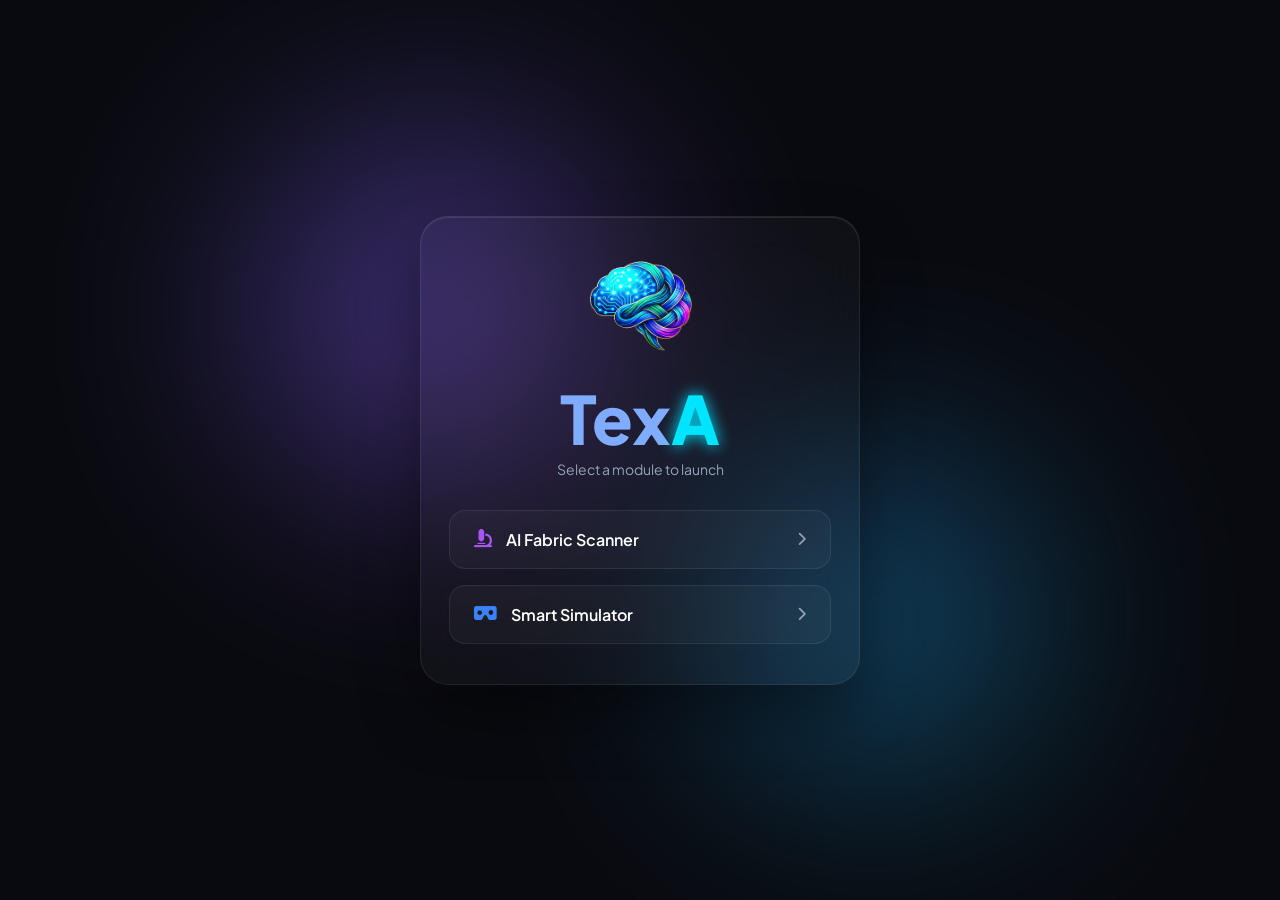
==== index.html @ b8b98602 "Update index.html" ====
<!DOCTYPE html>
<html lang="en">
<head>
  <meta charset="UTF-8">
  <meta name="viewport" content="width=device-width, initial-scale=1.0">
  <title>My Hub</title>
  
  <!-- Google Font & FontAwesome Icons -->
  <link href="https://fonts.googleapis.com/css2?family=Plus+Jakarta+Sans:wght@400;600;700;800&display=swap" rel="stylesheet">
  <link rel="stylesheet" href="https://cdnjs.cloudflare.com/ajax/libs/font-awesome/6.4.0/css/all.min.css">

  <style>
    :root {
      --bg: #090a0f;
      --card-bg: rgba(255, 255, 255, 0.03);
      --card-border: rgba(255, 255, 255, 0.08);
      --text: #ffffff;
      --text-dim: #94a3b8;
      --accent-1: #6366f1;
      --accent-2: #a855f7;
      --accent-3: #3b82f6;
    }

    * {
      margin: 0;
      padding: 0;
      box-sizing: border-box;
      font-family: 'Plus Jakarta Sans', sans-serif;
    }

    body {
      background-color: var(--bg);
      color: var(--text);
      display: flex;
      justify-content: center;
      align-items: center;
      min-height: 100vh;
      overflow: hidden;
      position: relative;
    }

    /* Ambient Glowing Background Orbs */
    .glow-1, .glow-2 {
      position: absolute;
      border-radius: 50%;
      filter: blur(120px);
      z-index: 0;
      opacity: 0.5;
      animation: float 10s ease-in-out infinite alternate;
    }

    .glow-1 {
      width: 350px;
      height: 350px;
      background: linear-gradient(135deg, var(--accent-1), var(--accent-2));
      top: 15%;
      left: 20%;
    }

    .glow-2 {
      width: 300px;
      height: 300px;
      background: linear-gradient(135deg, var(--accent-3), #06b6d4);
      bottom: 15%;
      right: 20%;
      animation-delay: -5s;
    }

    @keyframes float {
      0% { transform: translate(0, 0) scale(1); }
      100% { transform: translate(30px, -30px) scale(1.1); }
    }

    /* Glassmorphism Container */
    .container {
      position: relative;
      z-index: 1;
      width: 100%;
      max-width: 440px;
      padding: 40px 28px;
      background: var(--card-bg);
      backdrop-filter: blur(20px);
      -webkit-backdrop-filter: blur(20px);
      border: 1px solid var(--card-border);
      border-radius: 28px;
      box-shadow: 0 30px 60px rgba(0, 0, 0, 0.4),
                  inset 0 1px 0 rgba(255, 255, 255, 0.1);
      text-align: center;
    }

    .header-icon {
      font-size: 32px;
      background: linear-gradient(135deg, #a855f7, #6366f1);
      -webkit-background-clip: text;
      -webkit-text-fill-color: transparent;
      margin-bottom: 12px;
      display: inline-block;
    }

    h1 {
      font-size: 28px;
      font-weight: 800;
      letter-spacing: -0.5px;
      margin-bottom: 8px;
      background: linear-gradient(180deg, #ffffff 0%, #cbd5e1 100%);
      -webkit-background-clip: text;
      -webkit-text-fill-color: transparent;
    }

    p.subtitle {
      color: var(--text-dim);
      font-size: 14px;
      margin-bottom: 32px;
    }
    
.logo-text {
  font-size: 50pt;
  font-weight: 800;
  font-family: "Plus Jakarta Sans", sans-serif;
}

.tex {
  color: #80acff;
}

.a {
  color: #00e5ff;
  text-shadow: 0 0 15px #00e5ff;

}

    /* Buttons Hub Layout */
    .btn-group {
      display: flex;
      flex-direction: column;
      gap: 16px;
    }

    .btn {
      position: relative;
      display: flex;
      align-items: center;
      justify-content: space-between;
      padding: 18px 24px;
      background: rgba(255, 255, 255, 0.03);
      border: 1px solid var(--card-border);
      color: var(--text);
      text-decoration: none;
      border-radius: 16px;
      font-size: 16px;
      font-weight: 600;
      transition: all 0.3s cubic-bezier(0.16, 1, 0.3, 1);
      overflow: hidden;
    }

    .btn-content {
      display: flex;
      align-items: center;
      gap: 14px;
    }

    .btn-icon {
      font-size: 18px;
      color: #a855f7;
      transition: transform 0.3s ease;
    }

    .btn .arrow {
      font-size: 14px;
      color: var(--text-dim);
      transition: transform 0.3s ease, color 0.3s ease;
    }

    /* Button Hover Effects */
    .btn:hover {
      background: rgba(255, 255, 255, 0.08);
      border-color: rgba(168, 85, 247, 0.4);
      transform: translateY(-2px);
      box-shadow: 0 10px 20px -5px rgba(168, 85, 247, 0.2);
    }

    .btn:hover .btn-icon {
      transform: scale(1.15);
    }

    .btn:hover .arrow {
      transform: translateX(4px);
      color: #ffffff;
    }

    /* Active Tap Effect for Mobile */
    .btn:active {
      transform: translateY(0) scale(0.98);
    }
  </style>
</head>
<body>

  <!-- Ambient background lighting -->
  <div class="glow-1"></div>
  <div class="glow-2"></div>

  <!-- Main Card -->
  <div class="container">
    <div class="header-icon">
  <img src="1785091505295.png" width="120" height="100" alt="AI Icon">
</div>
    <p class="logo-text">
  <span class="tex">Tex</span><span class="a">A</span>
</p>

<p class="subtitle">Select a module to launch</p>

    <div class="btn-group">
      <a class="btn" href="index1.html">
        <div class="btn-content">
          <i class="fa-solid fa-microscope btn-icon"></i>
          <span>AI Fabric Scanner</span>
        </div>
        <i class="fa-solid fa-chevron-right arrow"></i>
      </a>

      <a class="btn" href="index2.html">
        <div class="btn-content">
          <i class="fa-solid fa-vr-cardboard btn-icon" style="color: #3b82f6;"></i>
          <span>Smart Simulator</span>
        </div>
        <i class="fa-solid fa-chevron-right arrow"></i>
      </a>
    </div>
  </div>

</body>
</html>
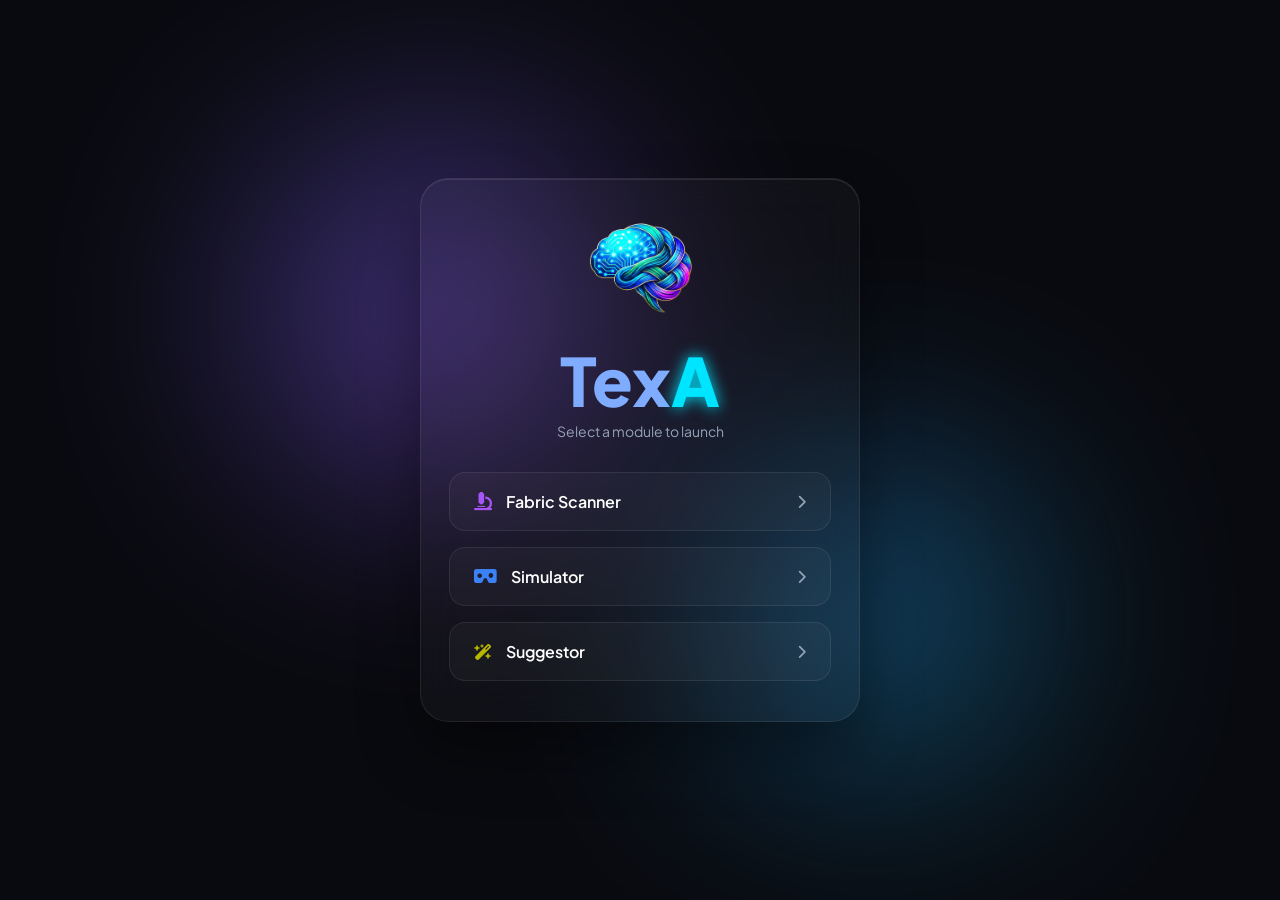
==== commit 3230dfe3: "Update index.html" ====
--- a/index.html
+++ b/index.html
@@ -215,7 +215,7 @@
       <a class="btn" href="index1.html">
         <div class="btn-content">
           <i class="fa-solid fa-microscope btn-icon"></i>
-          <span>AI Fabric Scanner</span>
+          <span>Fabric Scanner</span>
         </div>
         <i class="fa-solid fa-chevron-right arrow"></i>
       </a>
@@ -223,7 +223,15 @@
       <a class="btn" href="index2.html">
         <div class="btn-content">
           <i class="fa-solid fa-vr-cardboard btn-icon" style="color: #3b82f6;"></i>
-          <span>Smart Simulator</span>
+          <span>Simulator</span>
+        </div>
+        <i class="fa-solid fa-chevron-right arrow"></i>
+      </a>
+
+      <a class="btn" href="index3.html">
+        <div class="btn-content">
+          <i class="fa-solid fa-wand-magic-sparkles" style="color: #b8b800;"></i>
+          <span>Suggestor</span>
         </div>
         <i class="fa-solid fa-chevron-right arrow"></i>
       </a>
@@ -231,4 +239,6 @@
   </div>
 
 </body>
+
+<!-- &copy; 2026 Aftab Sunny. All Rights Reserved. Unauthorized copying and distribution is strictly prohibited. -->
 </html>
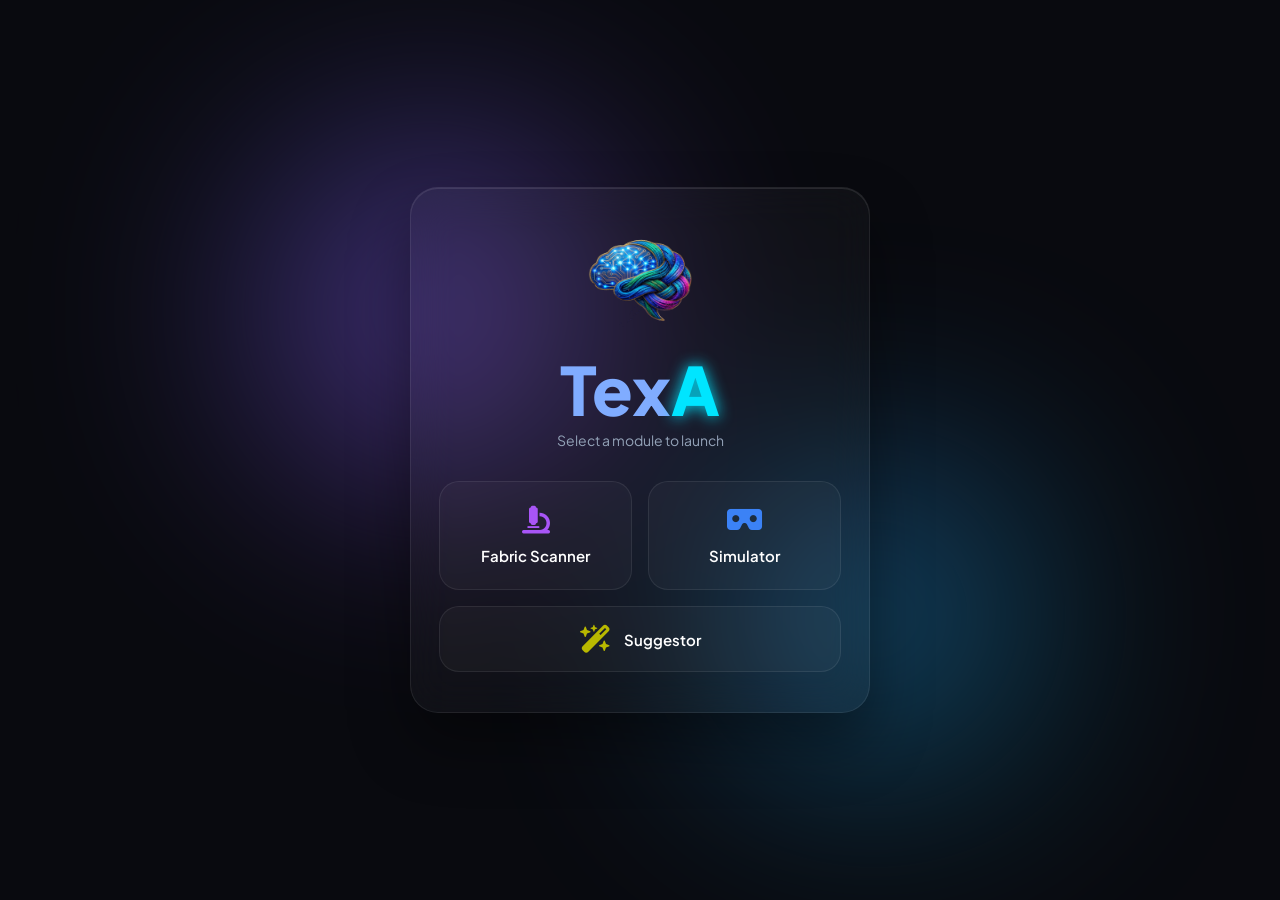
==== commit dc01bba0: "Update index.html" ====
--- a/index.html
+++ b/index.html
@@ -76,7 +76,7 @@
       position: relative;
       z-index: 1;
       width: 100%;
-      max-width: 440px;
+      max-width: 460px;
       padding: 40px 28px;
       background: var(--card-bg);
       backdrop-filter: blur(20px);
@@ -113,84 +113,76 @@
       margin-bottom: 32px;
     }
     
-.logo-text {
-  font-size: 50pt;
-  font-weight: 800;
-  font-family: "Plus Jakarta Sans", sans-serif;
-}
-
-.tex {
-  color: #80acff;
-}
-
-.a {
-  color: #00e5ff;
-  text-shadow: 0 0 15px #00e5ff;
-
-}
-
-    /* Buttons Hub Layout */
+    .logo-text {
+      font-size: 50pt;
+      font-weight: 800;
+      font-family: "Plus Jakarta Sans", sans-serif;
+    }
+
+    .tex {
+      color: #80acff;
+    }
+
+    .a {
+      color: #00e5ff;
+      text-shadow: 0 0 15px #00e5ff;
+    }
+
+    /* Buttons Hub Grid Layout */
     .btn-group {
-      display: flex;
-      flex-direction: column;
+      display: grid;
+      grid-template-columns: repeat(2, 1fr);
       gap: 16px;
     }
 
     .btn {
       position: relative;
       display: flex;
+      flex-direction: column;
       align-items: center;
-      justify-content: space-between;
-      padding: 18px 24px;
+      justify-content: center;
+      gap: 12px;
+      padding: 24px 16px;
       background: rgba(255, 255, 255, 0.03);
       border: 1px solid var(--card-border);
       color: var(--text);
       text-decoration: none;
-      border-radius: 16px;
-      font-size: 16px;
+      border-radius: 20px;
+      font-size: 15px;
       font-weight: 600;
       transition: all 0.3s cubic-bezier(0.16, 1, 0.3, 1);
       overflow: hidden;
     }
 
-    .btn-content {
-      display: flex;
-      align-items: center;
-      gap: 14px;
+    /* Span full width for odd last item */
+    .btn.full-width {
+      grid-column: span 2;
+      flex-direction: row;
+      justify-content: center;
+      padding: 18px 24px;
     }
 
     .btn-icon {
-      font-size: 18px;
+      font-size: 28px;
       color: #a855f7;
       transition: transform 0.3s ease;
-    }
-
-    .btn .arrow {
-      font-size: 14px;
-      color: var(--text-dim);
-      transition: transform 0.3s ease, color 0.3s ease;
     }
 
     /* Button Hover Effects */
     .btn:hover {
       background: rgba(255, 255, 255, 0.08);
       border-color: rgba(168, 85, 247, 0.4);
-      transform: translateY(-2px);
-      box-shadow: 0 10px 20px -5px rgba(168, 85, 247, 0.2);
+      transform: translateY(-4px);
+      box-shadow: 0 12px 24px -6px rgba(168, 85, 247, 0.25);
     }
 
     .btn:hover .btn-icon {
-      transform: scale(1.15);
-    }
-
-    .btn:hover .arrow {
-      transform: translateX(4px);
-      color: #ffffff;
+      transform: scale(1.18);
     }
 
     /* Active Tap Effect for Mobile */
     .btn:active {
-      transform: translateY(0) scale(0.98);
+      transform: translateY(0) scale(0.96);
     }
   </style>
 </head>
@@ -203,37 +195,29 @@
   <!-- Main Card -->
   <div class="container">
     <div class="header-icon">
-  <img src="1785091505295.png" width="120" height="100" alt="AI Icon">
-</div>
+      <img src="1785091505295.png" width="120" height="100" alt="AI Icon">
+    </div>
+    
     <p class="logo-text">
-  <span class="tex">Tex</span><span class="a">A</span>
-</p>
-
-<p class="subtitle">Select a module to launch</p>
+      <span class="tex">Tex</span><span class="a">A</span>
+    </p>
+
+    <p class="subtitle">Select a module to launch</p>
 
     <div class="btn-group">
       <a class="btn" href="index1.html">
-        <div class="btn-content">
-          <i class="fa-solid fa-microscope btn-icon"></i>
-          <span>Fabric Scanner</span>
-        </div>
-        <i class="fa-solid fa-chevron-right arrow"></i>
+        <i class="fa-solid fa-microscope btn-icon"></i>
+        <span>Fabric Scanner</span>
       </a>
 
       <a class="btn" href="index2.html">
-        <div class="btn-content">
-          <i class="fa-solid fa-vr-cardboard btn-icon" style="color: #3b82f6;"></i>
-          <span>Simulator</span>
-        </div>
-        <i class="fa-solid fa-chevron-right arrow"></i>
+        <i class="fa-solid fa-vr-cardboard btn-icon" style="color: #3b82f6;"></i>
+        <span>Simulator</span>
       </a>
 
-      <a class="btn" href="index3.html">
-        <div class="btn-content">
-          <i class="fa-solid fa-wand-magic-sparkles" style="color: #b8b800;"></i>
-          <span>Suggestor</span>
-        </div>
-        <i class="fa-solid fa-chevron-right arrow"></i>
+      <a class="btn full-width" href="index3.html">
+        <i class="fa-solid fa-wand-magic-sparkles btn-icon" style="color: #b8b800;"></i>
+        <span>Suggestor</span>
       </a>
     </div>
   </div>
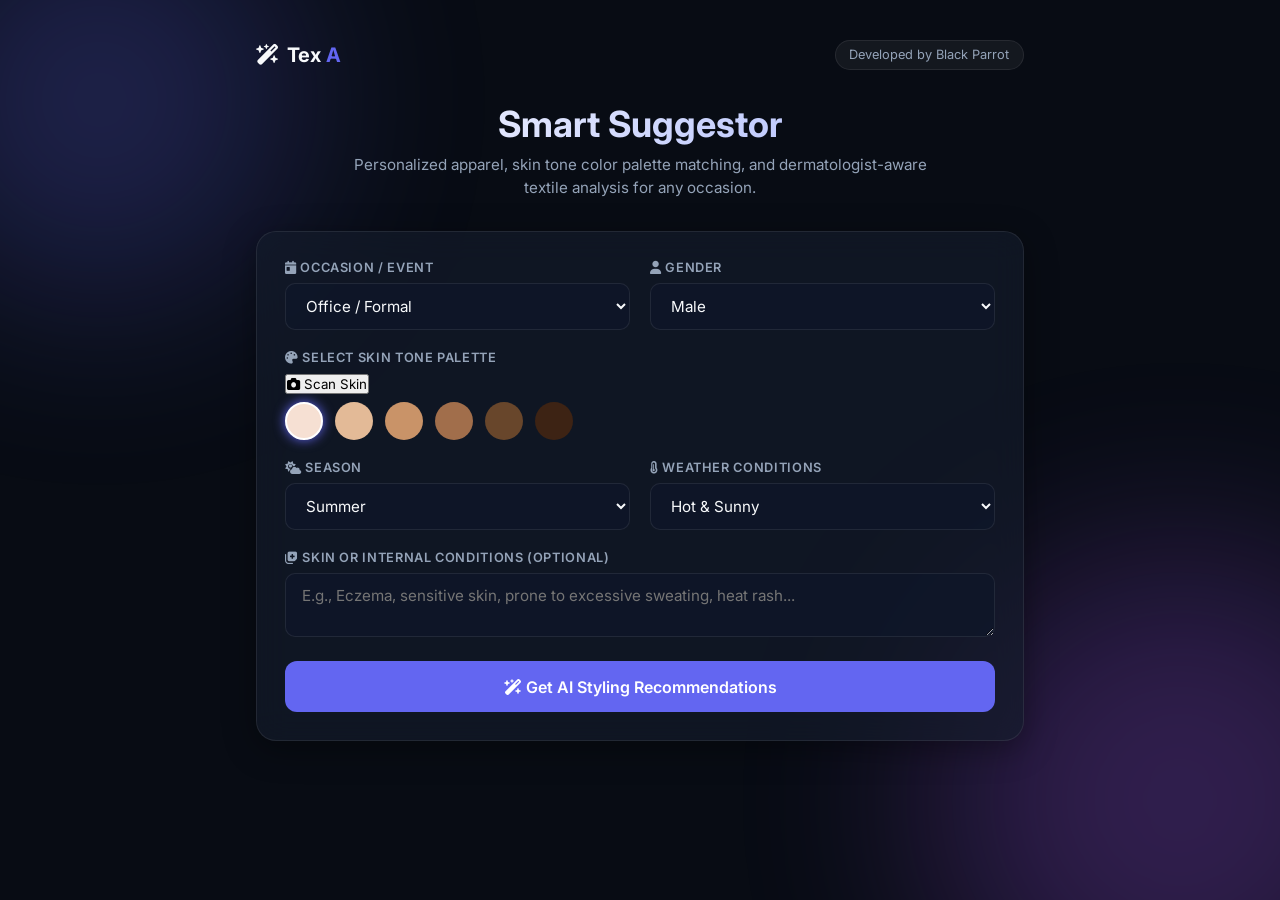
==== commit 514ceda3: "Update index.html" ====
--- a/index.html
+++ b/index.html
@@ -1,227 +1,169 @@
 <!DOCTYPE html>
 <html lang="en">
 <head>
-  <meta charset="UTF-8">
-  <meta name="viewport" content="width=device-width, initial-scale=1.0">
-  <title>My Hub</title>
-  
-  <!-- Google Font & FontAwesome Icons -->
-  <link href="https://fonts.googleapis.com/css2?family=Plus+Jakarta+Sans:wght@400;600;700;800&display=swap" rel="stylesheet">
-  <link rel="stylesheet" href="https://cdnjs.cloudflare.com/ajax/libs/font-awesome/6.4.0/css/all.min.css">
-
-  <style>
-    :root {
-      --bg: #090a0f;
-      --card-bg: rgba(255, 255, 255, 0.03);
-      --card-border: rgba(255, 255, 255, 0.08);
-      --text: #ffffff;
-      --text-dim: #94a3b8;
-      --accent-1: #6366f1;
-      --accent-2: #a855f7;
-      --accent-3: #3b82f6;
-    }
-
-    * {
-      margin: 0;
-      padding: 0;
-      box-sizing: border-box;
-      font-family: 'Plus Jakarta Sans', sans-serif;
-    }
-
-    body {
-      background-color: var(--bg);
-      color: var(--text);
-      display: flex;
-      justify-content: center;
-      align-items: center;
-      min-height: 100vh;
-      overflow: hidden;
-      position: relative;
-    }
-
-    /* Ambient Glowing Background Orbs */
-    .glow-1, .glow-2 {
-      position: absolute;
-      border-radius: 50%;
-      filter: blur(120px);
-      z-index: 0;
-      opacity: 0.5;
-      animation: float 10s ease-in-out infinite alternate;
-    }
-
-    .glow-1 {
-      width: 350px;
-      height: 350px;
-      background: linear-gradient(135deg, var(--accent-1), var(--accent-2));
-      top: 15%;
-      left: 20%;
-    }
-
-    .glow-2 {
-      width: 300px;
-      height: 300px;
-      background: linear-gradient(135deg, var(--accent-3), #06b6d4);
-      bottom: 15%;
-      right: 20%;
-      animation-delay: -5s;
-    }
-
-    @keyframes float {
-      0% { transform: translate(0, 0) scale(1); }
-      100% { transform: translate(30px, -30px) scale(1.1); }
-    }
-
-    /* Glassmorphism Container */
-    .container {
-      position: relative;
-      z-index: 1;
-      width: 100%;
-      max-width: 460px;
-      padding: 40px 28px;
-      background: var(--card-bg);
-      backdrop-filter: blur(20px);
-      -webkit-backdrop-filter: blur(20px);
-      border: 1px solid var(--card-border);
-      border-radius: 28px;
-      box-shadow: 0 30px 60px rgba(0, 0, 0, 0.4),
-                  inset 0 1px 0 rgba(255, 255, 255, 0.1);
-      text-align: center;
-    }
-
-    .header-icon {
-      font-size: 32px;
-      background: linear-gradient(135deg, #a855f7, #6366f1);
-      -webkit-background-clip: text;
-      -webkit-text-fill-color: transparent;
-      margin-bottom: 12px;
-      display: inline-block;
-    }
-
-    h1 {
-      font-size: 28px;
-      font-weight: 800;
-      letter-spacing: -0.5px;
-      margin-bottom: 8px;
-      background: linear-gradient(180deg, #ffffff 0%, #cbd5e1 100%);
-      -webkit-background-clip: text;
-      -webkit-text-fill-color: transparent;
-    }
-
-    p.subtitle {
-      color: var(--text-dim);
-      font-size: 14px;
-      margin-bottom: 32px;
-    }
-    
-    .logo-text {
-      font-size: 50pt;
-      font-weight: 800;
-      font-family: "Plus Jakarta Sans", sans-serif;
-    }
-
-    .tex {
-      color: #80acff;
-    }
-
-    .a {
-      color: #00e5ff;
-      text-shadow: 0 0 15px #00e5ff;
-    }
-
-    /* Buttons Hub Grid Layout */
-    .btn-group {
-      display: grid;
-      grid-template-columns: repeat(2, 1fr);
-      gap: 16px;
-    }
-
-    .btn {
-      position: relative;
-      display: flex;
-      flex-direction: column;
-      align-items: center;
-      justify-content: center;
-      gap: 12px;
-      padding: 24px 16px;
-      background: rgba(255, 255, 255, 0.03);
-      border: 1px solid var(--card-border);
-      color: var(--text);
-      text-decoration: none;
-      border-radius: 20px;
-      font-size: 15px;
-      font-weight: 600;
-      transition: all 0.3s cubic-bezier(0.16, 1, 0.3, 1);
-      overflow: hidden;
-    }
-
-    /* Span full width for odd last item */
-    .btn.full-width {
-      grid-column: span 2;
-      flex-direction: row;
-      justify-content: center;
-      padding: 18px 24px;
-    }
-
-    .btn-icon {
-      font-size: 28px;
-      color: #a855f7;
-      transition: transform 0.3s ease;
-    }
-
-    /* Button Hover Effects */
-    .btn:hover {
-      background: rgba(255, 255, 255, 0.08);
-      border-color: rgba(168, 85, 247, 0.4);
-      transform: translateY(-4px);
-      box-shadow: 0 12px 24px -6px rgba(168, 85, 247, 0.25);
-    }
-
-    .btn:hover .btn-icon {
-      transform: scale(1.18);
-    }
-
-    /* Active Tap Effect for Mobile */
-    .btn:active {
-      transform: translateY(0) scale(0.96);
-    }
-  </style>
+    <meta charset="UTF-8">
+    <meta name="viewport" content="width=device-width, initial-scale=1.0">
+    <title>TexA-Suggestor-BlackParrot</title>
+    <link rel="stylesheet" href="style3.css">
+    <!-- Font Awesome 6 CDN -->
+    <link rel="stylesheet" href="https://cdnjs.cloudflare.com/ajax/libs/font-awesome/6.5.1/css/all.min.css">
+    <link rel="preconnect" href="https://fonts.googleapis.com">
+    <link rel="preconnect" href="https://fonts.gstatic.com" crossorigin>
+    <link href="https://fonts.googleapis.com/css2?family=Inter:wght@300;400;500;600;700&display=swap" rel="stylesheet">
 </head>
 <body>
+    <!-- Ambient Background Effects -->
+    <div class="ambient-background">
+        <div class="glow-orb orb-1"></div>
+        <div class="glow-orb orb-2"></div>
+    </div>
 
-  <!-- Ambient background lighting -->
-  <div class="glow-1"></div>
-  <div class="glow-2"></div>
+    <main class="app-container">
 
-  <!-- Main Card -->
-  <div class="container">
-    <div class="header-icon">
-      <img src="1785091505295.png" width="120" height="100" alt="AI Icon">
+        <!-- Top Navigation Bar -->
+        <nav class="top-nav">
+            <div class="logo">
+                <i class="fa-solid fa-wand-magic-sparkles logo-icon"></i>
+                <span class="logo-text">Tex <strong>A</strong></span>
+            </div>
+
+            <a href="https://pdf-shelve.blackparrotfedora.workers.dev/me/" class="nav-badge" target="_blank" rel="noopener noreferrer">
+                Developed by Black Parrot
+            </a>
+        </nav>
+
+        <!-- Hero Header -->
+        <header class="hero">
+            <h1 class="hero-title">Smart Suggestor</h1>
+            <p class="hero-description">
+                Personalized apparel, skin tone color palette matching, and dermatologist-aware textile analysis for any occasion.
+            </p>
+        </header>
+
+        <!-- Main Form Card -->
+        <section class="form-section">
+            <div class="glass-card">
+                
+                <div class="grid-2">
+                    <!-- Occasion -->
+                    <div class="form-group">
+                        <label for="occasion"><i class="fa-solid fa-calendar-day icon-label"></i> Occasion / Event</label>
+                        <select id="occasion">
+                            <option value="Office / Formal Corporate">Office / Formal</option>
+                            <option value="Party / Nightlife">Party / Nightlife</option>
+                            <option value="Crowd Function / Festival">Crowd Function / Festival</option>
+                            <option value="Mourning / Condolence">Mourning / Funeral</option>
+                            <option value="Casual Outing">Casual Outing</option>
+                            <option value="Date Night">Date Night</option>
+                        </select>
+                    </div>
+
+                    <!-- Gender -->
+                    <div class="form-group">
+                        <label for="gender"><i class="fa-solid fa-user icon-label"></i> Gender</label>
+                        <select id="gender">
+                            <option value="Male">Male</option>
+                            <option value="Female">Female</option>
+                            <option value="Non-Binary / Unisex">Non-Binary / Unisex</option>
+                        </select>
+                    </div>
+                </div>
+
+                <!-- Skin Tone Palette + Camera Scanner -->
+                <div class="form-group">
+                    <div class="label-with-action">
+                        <label><i class="fa-solid fa-palette icon-label"></i> Select Skin Tone Palette</label>
+                        <button type="button" class="scanner-btn" id="openCameraBtn" title="Scan Skin Tone via Camera">
+                            <i class="fa-solid fa-camera"></i>
+                            <span>Scan Skin</span>
+                        </button>
+                    </div>
+
+                    <div class="color-palette" id="skinPalette">
+                        <div class="color-circle selected" style="background-color: #f6e0d3;" data-tone="Fair / Very Light" title="Fair"></div>
+                        <div class="color-circle" style="background-color: #e3ba97;" data-tone="Light Warm / Peach" title="Light Warm"></div>
+                        <div class="color-circle" style="background-color: #c99368;" data-tone="Medium Olive / Warm" title="Medium Olive"></div>
+                        <div class="color-circle" style="background-color: #a16e4b;" data-tone="Tan / Deep Warm" title="Tan"></div>
+                        <div class="color-circle" style="background-color: #68462b;" data-tone="Dark / Deep Cool" title="Dark Cool"></div>
+                        <div class="color-circle" style="background-color: #3d2314;" data-tone="Deep Ebony" title="Deep Ebony"></div>
+                    </div>
+                </div>
+
+                <div class="grid-2">
+                    <!-- Season -->
+                    <div class="form-group">
+                        <label for="season"><i class="fa-solid fa-cloud-sun icon-label"></i> Season</label>
+                        <select id="season">
+                            <option value="Summer">Summer</option>
+                            <option value="Winter">Winter</option>
+                            <option value="Monsoon / Rainy">Monsoon / Rainy</option>
+                            <option value="Spring / Autumn">Spring / Autumn</option>
+                        </select>
+                    </div>
+
+                    <!-- Weather -->
+                    <div class="form-group">
+                        <label for="weather"><i class="fa-solid fa-temperature-three-quarters icon-label"></i> Weather Conditions</label>
+                        <select id="weather">
+                            <option value="Hot & Sunny">Hot & Sunny</option>
+                            <option value="Humid / Muggy">Humid / Muggy</option>
+                            <option value="Cloudy / Overcast">Cloudy / Overcast</option>
+                            <option value="Cold & Windy">Cold & Windy</option>
+                        </select>
+                    </div>
+                </div>
+
+                <!-- Medical / Skin Issues -->
+                <div class="form-group">
+                    <label for="medicalConditions"><i class="fa-solid fa-notes-medical icon-label"></i> Skin or Internal Conditions (Optional)</label>
+                    <textarea id="medicalConditions" rows="2" placeholder="E.g., Eczema, sensitive skin, prone to excessive sweating, heat rash..."></textarea>
+                </div>
+
+                <!-- Action Button -->
+                <button id="btnGenerate" class="btn-primary">
+                    <span class="btn-text"><i class="fa-solid fa-wand-magic-sparkles"></i> Get AI Styling Recommendations</span>
+                    <span class="btn-glow"></span>
+                </button>
+
+            </div>
+        </section>
+
+        <!-- Dynamic Results Section -->
+        <section class="results-section hidden" id="resultsSection">
+            <div class="results-header">
+                <h2>Styling Report</h2>
+                <div class="status-pill"><span class="pulse-dot"></span> AI Verified</div>
+            </div>
+
+            <div id="resultsList"></div>
+        </section>
+
+    </main>
+
+    <!-- Camera Scanner Modal Overlay -->
+    <div class="camera-modal hidden" id="cameraModal">
+        <div class="camera-card">
+            <div class="camera-header">
+                <h3><i class="fa-solid fa-expand icon-label"></i> Skin Tone Detector</h3>
+                <button type="button" class="close-modal" id="closeCameraBtn"><i class="fa-solid fa-xmark"></i></button>
+            </div>
+            <p class="camera-hint">Place your arm, wrist, or hand inside the circle under clear lighting.</p>
+            
+            <div class="video-container">
+                <video id="cameraVideo" autoplay playsinline></video>
+                <div class="scan-target"></div>
+            </div>
+
+            <button type="button" class="btn-primary" id="captureBtn" style="margin-top: 1rem;">
+                <i class="fa-solid fa-circle-dot"></i> Capture & Detect Tone
+            </button>
+        </div>
     </div>
-    
-    <p class="logo-text">
-      <span class="tex">Tex</span><span class="a">A</span>
-    </p>
 
-    <p class="subtitle">Select a module to launch</p>
+    <!-- Hidden canvas for sampling RGB pixels -->
+    <canvas id="scanCanvas" class="hidden"></canvas>
 
-    <div class="btn-group">
-      <a class="btn" href="index1.html">
-        <i class="fa-solid fa-microscope btn-icon"></i>
-        <span>Fabric Scanner</span>
-      </a>
-
-      <a class="btn" href="index2.html">
-        <i class="fa-solid fa-vr-cardboard btn-icon" style="color: #3b82f6;"></i>
-        <span>Simulator</span>
-      </a>
-
-      <a class="btn full-width" href="index3.html">
-        <i class="fa-solid fa-wand-magic-sparkles btn-icon" style="color: #b8b800;"></i>
-        <span>Suggestor</span>
-      </a>
-    </div>
-  </div>
-
+    <script src="script3.js"></script>
 </body>
 
 <!-- &copy; 2026 Aftab Sunny. All Rights Reserved. Unauthorized copying and distribution is strictly prohibited. -->
--- a/style3.css
+++ b/style3.css
@@ -0,0 +1,344 @@
+:root {
+    --bg-color: #080c14;
+    --card-bg: rgba(21, 28, 44, 0.65);
+    --card-inner: rgba(15, 23, 42, 0.8);
+    --border: rgba(255, 255, 255, 0.08);
+    --border-hover: rgba(99, 102, 241, 0.4);
+    --accent: #6366f1;
+    --accent-hover: #4f46e5;
+    --text-main: #f8fafc;
+    --text-muted: #94a3b8;
+    --badge-bg: #059669;
+}
+
+* {
+    box-sizing: border-box;
+    margin: 0;
+    padding: 0;
+    font-family: 'Inter', -apple-system, BlinkMacSystemFont, sans-serif;
+}
+
+body {
+    background-color: var(--bg-color);
+    color: var(--text-main);
+    min-height: 100vh;
+    display: flex;
+    justify-content: center;
+    overflow-x: hidden;
+    position: relative;
+    padding-bottom: 3rem;
+}
+
+/* Ambient Glow Orbs */
+.ambient-background {
+    position: fixed;
+    top: 0;
+    left: 0;
+    width: 100vw;
+    height: 100vh;
+    overflow: hidden;
+    z-index: -1;
+    pointer-events: none;
+}
+
+.glow-orb {
+    position: absolute;
+    border-radius: 50%;
+    filter: blur(100px);
+    opacity: 0.25;
+}
+
+.orb-1 {
+    width: 400px;
+    height: 400px;
+    background: #6366f1;
+    top: -100px;
+    left: -100px;
+}
+
+.orb-2 {
+    width: 500px;
+    height: 500px;
+    background: #a855f7;
+    bottom: -150px;
+    right: -150px;
+}
+
+.app-container {
+    max-width: 800px;
+    width: 100%;
+    padding: 1.5rem 1rem;
+}
+
+/* Top Navigation Bar */
+.top-nav {
+    display: flex;
+    justify-content: space-between;
+    align-items: center;
+    padding: 1rem 0 2rem 0;
+}
+
+.logo {
+    display: flex;
+    align-items: center;
+    gap: 0.5rem;
+    font-size: 1.25rem;
+    font-weight: 700;
+}
+
+.logo-icon {
+    font-size: 1.3rem;
+}
+
+.logo-text {
+    color: var(--text-main);
+}
+
+.logo-text strong {
+    color: var(--accent);
+}
+
+.nav-badge {
+    background: rgba(255, 255, 255, 0.05);
+    border: 1px solid var(--border);
+    color: var(--text-muted);
+    padding: 0.4rem 0.85rem;
+    border-radius: 20px;
+    font-size: 0.8rem;
+    text-decoration: none;
+    transition: all 0.2s ease;
+}
+
+.nav-badge:hover {
+    color: var(--text-main);
+    border-color: var(--accent);
+    background: rgba(99, 102, 241, 0.1);
+}
+
+/* Hero Header */
+.hero {
+    text-align: center;
+    margin-bottom: 2rem;
+}
+
+.hero-title {
+    font-size: 2.25rem;
+    font-weight: 700;
+    margin-bottom: 0.5rem;
+    background: linear-gradient(135deg, #ffffff 0%, #a5b4fc 100%);
+    -webkit-background-clip: text;
+    -webkit-text-fill-color: transparent;
+}
+
+.hero-description {
+    color: var(--text-muted);
+    font-size: 0.95rem;
+    max-width: 600px;
+    margin: 0 auto;
+    line-height: 1.5;
+}
+
+/* Glassmorphism Cards */
+.glass-card {
+    background: var(--card-bg);
+    backdrop-filter: blur(16px);
+    -webkit-backdrop-filter: blur(16px);
+    border: 1px solid var(--border);
+    border-radius: 20px;
+    padding: 1.75rem;
+    box-shadow: 0 8px 32px 0 rgba(0, 0, 0, 0.37);
+    margin-bottom: 1.5rem;
+}
+
+.grid-2 {
+    display: grid;
+    grid-template-columns: 1fr 1fr;
+    gap: 1.25rem;
+}
+
+@media (max-width: 600px) {
+    .grid-2 { grid-template-columns: 1fr; }
+}
+
+.form-group {
+    margin-bottom: 1.25rem;
+}
+
+label {
+    display: block;
+    font-size: 0.8rem;
+    font-weight: 600;
+    margin-bottom: 0.5rem;
+    color: var(--text-muted);
+    text-transform: uppercase;
+    letter-spacing: 0.05em;
+}
+
+select, textarea {
+    width: 100%;
+    padding: 0.75rem 1rem;
+    border-radius: 10px;
+    border: 1px solid var(--border);
+    background-color: var(--card-inner);
+    color: var(--text-main);
+    font-size: 0.95rem;
+    outline: none;
+    transition: all 0.2s ease;
+}
+
+select:focus, textarea:focus {
+    border-color: var(--accent);
+    box-shadow: 0 0 0 2px rgba(99, 102, 241, 0.2);
+}
+
+/* Skin Palette */
+.color-palette {
+    display: flex;
+    gap: 12px;
+    flex-wrap: wrap;
+    margin-top: 0.5rem;
+}
+
+.color-circle {
+    width: 38px;
+    height: 38px;
+    border-radius: 50%;
+    cursor: pointer;
+    border: 2px solid transparent;
+    transition: transform 0.2s ease, border-color 0.2s ease;
+}
+
+.color-circle:hover {
+    transform: scale(1.1);
+}
+
+.color-circle.selected {
+    border-color: #ffffff;
+    box-shadow: 0 0 12px var(--accent);
+}
+
+/* Primary Button with Glow */
+.btn-primary {
+    position: relative;
+    width: 100%;
+    padding: 0.95rem;
+    background: var(--accent);
+    color: white;
+    border: none;
+    border-radius: 12px;
+    font-size: 1rem;
+    font-weight: 600;
+    cursor: pointer;
+    overflow: hidden;
+    transition: background-color 0.2s ease, transform 0.1s ease;
+}
+
+.btn-primary:hover {
+    background-color: var(--accent-hover);
+}
+
+.btn-primary:active {
+    transform: scale(0.99);
+}
+
+.btn-primary:disabled {
+    opacity: 0.6;
+    cursor: not-allowed;
+}
+
+/* Results Section Styling */
+.results-header {
+    display: flex;
+    justify-content: space-between;
+    align-items: center;
+    margin-bottom: 1.25rem;
+}
+
+.results-header h2 {
+    font-size: 1.4rem;
+    font-weight: 600;
+}
+
+.status-pill {
+    display: inline-flex;
+    align-items: center;
+    gap: 6px;
+    background: rgba(5, 150, 105, 0.15);
+    border: 1px solid rgba(5, 150, 105, 0.3);
+    color: #34d399;
+    padding: 0.3rem 0.75rem;
+    border-radius: 20px;
+    font-size: 0.8rem;
+    font-weight: 600;
+}
+
+.pulse-dot {
+    width: 6px;
+    height: 6px;
+    background-color: #34d399;
+    border-radius: 50%;
+    box-shadow: 0 0 8px #34d399;
+}
+
+.result-card {
+    background: var(--card-inner);
+    border: 1px solid var(--border);
+    border-radius: 14px;
+    padding: 1.25rem;
+    margin-bottom: 1.25rem;
+}
+
+.result-header-row {
+    display: flex;
+    justify-content: space-between;
+    align-items: center;
+    margin-bottom: 0.75rem;
+}
+
+.match-badge {
+    background-color: var(--badge-bg);
+    color: white;
+    padding: 0.25rem 0.65rem;
+    border-radius: 20px;
+    font-size: 0.8rem;
+    font-weight: 700;
+}
+
+.tag-list {
+    display: flex;
+    gap: 8px;
+    flex-wrap: wrap;
+    margin: 0.4rem 0 0.8rem 0;
+}
+
+.tag {
+    background: rgba(255, 255, 255, 0.05);
+    border: 1px solid var(--border);
+    padding: 4px 10px;
+    border-radius: 6px;
+    font-size: 0.82rem;
+    color: #e2e8f0;
+    display: inline-flex;
+    align-items: center;
+    gap: 6px;
+}
+
+.swatch {
+    width: 12px;
+    height: 12px;
+    border-radius: 50%;
+    display: inline-block;
+    border: 1px solid rgba(255, 255, 255, 0.2);
+}
+
+.medical-warning {
+    background-color: rgba(225, 29, 72, 0.1);
+    border-left: 4px solid #f43f5e;
+    padding: 0.75rem;
+    margin-top: 0.75rem;
+    border-radius: 0 6px 6px 0;
+    font-size: 0.85rem;
+    color: #fecdd3;
+}
+
+.hidden { display: none; }
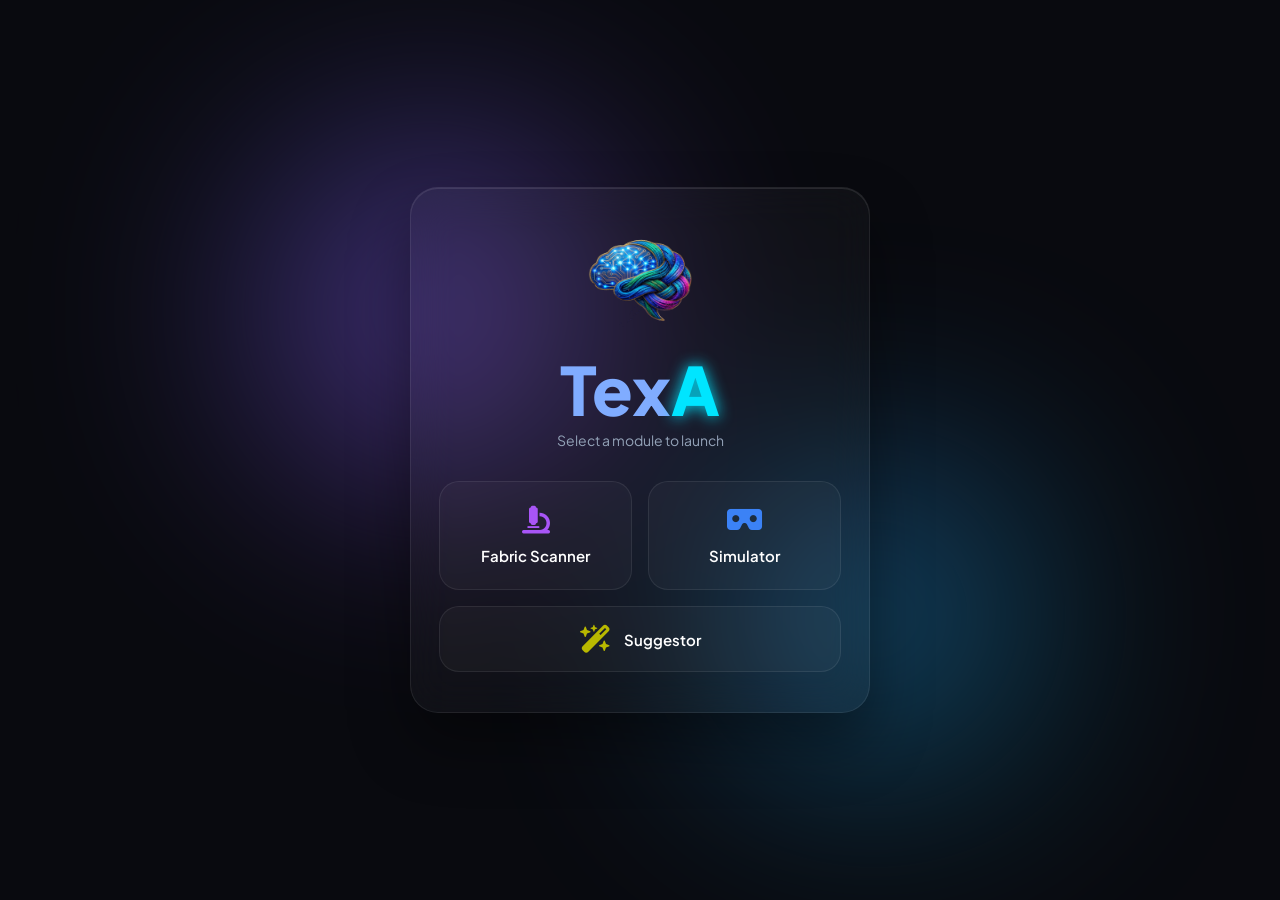
==== commit c6a1a84d: "Update index.html" ====
--- a/index.html
+++ b/index.html
@@ -1,169 +1,227 @@
 <!DOCTYPE html>
 <html lang="en">
 <head>
-    <meta charset="UTF-8">
-    <meta name="viewport" content="width=device-width, initial-scale=1.0">
-    <title>TexA-Suggestor-BlackParrot</title>
-    <link rel="stylesheet" href="style3.css">
-    <!-- Font Awesome 6 CDN -->
-    <link rel="stylesheet" href="https://cdnjs.cloudflare.com/ajax/libs/font-awesome/6.5.1/css/all.min.css">
-    <link rel="preconnect" href="https://fonts.googleapis.com">
-    <link rel="preconnect" href="https://fonts.gstatic.com" crossorigin>
-    <link href="https://fonts.googleapis.com/css2?family=Inter:wght@300;400;500;600;700&display=swap" rel="stylesheet">
+  <meta charset="UTF-8">
+  <meta name="viewport" content="width=device-width, initial-scale=1.0">
+  <title>My Hub</title>
+  
+  <!-- Google Font & FontAwesome Icons -->
+  <link href="https://fonts.googleapis.com/css2?family=Plus+Jakarta+Sans:wght@400;600;700;800&display=swap" rel="stylesheet">
+  <link rel="stylesheet" href="https://cdnjs.cloudflare.com/ajax/libs/font-awesome/6.4.0/css/all.min.css">
+
+  <style>
+    :root {
+      --bg: #090a0f;
+      --card-bg: rgba(255, 255, 255, 0.03);
+      --card-border: rgba(255, 255, 255, 0.08);
+      --text: #ffffff;
+      --text-dim: #94a3b8;
+      --accent-1: #6366f1;
+      --accent-2: #a855f7;
+      --accent-3: #3b82f6;
+    }
+
+    * {
+      margin: 0;
+      padding: 0;
+      box-sizing: border-box;
+      font-family: 'Plus Jakarta Sans', sans-serif;
+    }
+
+    body {
+      background-color: var(--bg);
+      color: var(--text);
+      display: flex;
+      justify-content: center;
+      align-items: center;
+      min-height: 100vh;
+      overflow: hidden;
+      position: relative;
+    }
+
+    /* Ambient Glowing Background Orbs */
+    .glow-1, .glow-2 {
+      position: absolute;
+      border-radius: 50%;
+      filter: blur(120px);
+      z-index: 0;
+      opacity: 0.5;
+      animation: float 10s ease-in-out infinite alternate;
+    }
+
+    .glow-1 {
+      width: 350px;
+      height: 350px;
+      background: linear-gradient(135deg, var(--accent-1), var(--accent-2));
+      top: 15%;
+      left: 20%;
+    }
+
+    .glow-2 {
+      width: 300px;
+      height: 300px;
+      background: linear-gradient(135deg, var(--accent-3), #06b6d4);
+      bottom: 15%;
+      right: 20%;
+      animation-delay: -5s;
+    }
+
+    @keyframes float {
+      0% { transform: translate(0, 0) scale(1); }
+      100% { transform: translate(30px, -30px) scale(1.1); }
+    }
+
+    /* Glassmorphism Container */
+    .container {
+      position: relative;
+      z-index: 1;
+      width: 100%;
+      max-width: 460px;
+      padding: 40px 28px;
+      background: var(--card-bg);
+      backdrop-filter: blur(20px);
+      -webkit-backdrop-filter: blur(20px);
+      border: 1px solid var(--card-border);
+      border-radius: 28px;
+      box-shadow: 0 30px 60px rgba(0, 0, 0, 0.4),
+                  inset 0 1px 0 rgba(255, 255, 255, 0.1);
+      text-align: center;
+    }
+
+    .header-icon {
+      font-size: 32px;
+      background: linear-gradient(135deg, #a855f7, #6366f1);
+      -webkit-background-clip: text;
+      -webkit-text-fill-color: transparent;
+      margin-bottom: 12px;
+      display: inline-block;
+    }
+
+    h1 {
+      font-size: 28px;
+      font-weight: 800;
+      letter-spacing: -0.5px;
+      margin-bottom: 8px;
+      background: linear-gradient(180deg, #ffffff 0%, #cbd5e1 100%);
+      -webkit-background-clip: text;
+      -webkit-text-fill-color: transparent;
+    }
+
+    p.subtitle {
+      color: var(--text-dim);
+      font-size: 14px;
+      margin-bottom: 32px;
+    }
+    
+    .logo-text {
+      font-size: 50pt;
+      font-weight: 800;
+      font-family: "Plus Jakarta Sans", sans-serif;
+    }
+
+    .tex {
+      color: #80acff;
+    }
+
+    .a {
+      color: #00e5ff;
+      text-shadow: 0 0 15px #00e5ff;
+    }
+
+    /* Buttons Hub Grid Layout */
+    .btn-group {
+      display: grid;
+      grid-template-columns: repeat(2, 1fr);
+      gap: 16px;
+    }
+
+    .btn {
+      position: relative;
+      display: flex;
+      flex-direction: column;
+      align-items: center;
+      justify-content: center;
+      gap: 12px;
+      padding: 24px 16px;
+      background: rgba(255, 255, 255, 0.03);
+      border: 1px solid var(--card-border);
+      color: var(--text);
+      text-decoration: none;
+      border-radius: 20px;
+      font-size: 15px;
+      font-weight: 600;
+      transition: all 0.3s cubic-bezier(0.16, 1, 0.3, 1);
+      overflow: hidden;
+    }
+
+    /* Span full width for odd last item */
+    .btn.full-width {
+      grid-column: span 2;
+      flex-direction: row;
+      justify-content: center;
+      padding: 18px 24px;
+    }
+
+    .btn-icon {
+      font-size: 28px;
+      color: #a855f7;
+      transition: transform 0.3s ease;
+    }
+
+    /* Button Hover Effects */
+    .btn:hover {
+      background: rgba(255, 255, 255, 0.08);
+      border-color: rgba(168, 85, 247, 0.4);
+      transform: translateY(-4px);
+      box-shadow: 0 12px 24px -6px rgba(168, 85, 247, 0.25);
+    }
+
+    .btn:hover .btn-icon {
+      transform: scale(1.18);
+    }
+
+    /* Active Tap Effect for Mobile */
+    .btn:active {
+      transform: translateY(0) scale(0.96);
+    }
+  </style>
 </head>
 <body>
-    <!-- Ambient Background Effects -->
-    <div class="ambient-background">
-        <div class="glow-orb orb-1"></div>
-        <div class="glow-orb orb-2"></div>
+
+  <!-- Ambient background lighting -->
+  <div class="glow-1"></div>
+  <div class="glow-2"></div>
+
+  <!-- Main Card -->
+  <div class="container">
+    <div class="header-icon">
+      <img src="1785091505295.png" width="120" height="100" alt="AI Icon">
     </div>
-
-    <main class="app-container">
-
-        <!-- Top Navigation Bar -->
-        <nav class="top-nav">
-            <div class="logo">
-                <i class="fa-solid fa-wand-magic-sparkles logo-icon"></i>
-                <span class="logo-text">Tex <strong>A</strong></span>
-            </div>
-
-            <a href="https://pdf-shelve.blackparrotfedora.workers.dev/me/" class="nav-badge" target="_blank" rel="noopener noreferrer">
-                Developed by Black Parrot
-            </a>
-        </nav>
-
-        <!-- Hero Header -->
-        <header class="hero">
-            <h1 class="hero-title">Smart Suggestor</h1>
-            <p class="hero-description">
-                Personalized apparel, skin tone color palette matching, and dermatologist-aware textile analysis for any occasion.
-            </p>
-        </header>
-
-        <!-- Main Form Card -->
-        <section class="form-section">
-            <div class="glass-card">
-                
-                <div class="grid-2">
-                    <!-- Occasion -->
-                    <div class="form-group">
-                        <label for="occasion"><i class="fa-solid fa-calendar-day icon-label"></i> Occasion / Event</label>
-                        <select id="occasion">
-                            <option value="Office / Formal Corporate">Office / Formal</option>
-                            <option value="Party / Nightlife">Party / Nightlife</option>
-                            <option value="Crowd Function / Festival">Crowd Function / Festival</option>
-                            <option value="Mourning / Condolence">Mourning / Funeral</option>
-                            <option value="Casual Outing">Casual Outing</option>
-                            <option value="Date Night">Date Night</option>
-                        </select>
-                    </div>
-
-                    <!-- Gender -->
-                    <div class="form-group">
-                        <label for="gender"><i class="fa-solid fa-user icon-label"></i> Gender</label>
-                        <select id="gender">
-                            <option value="Male">Male</option>
-                            <option value="Female">Female</option>
-                            <option value="Non-Binary / Unisex">Non-Binary / Unisex</option>
-                        </select>
-                    </div>
-                </div>
-
-                <!-- Skin Tone Palette + Camera Scanner -->
-                <div class="form-group">
-                    <div class="label-with-action">
-                        <label><i class="fa-solid fa-palette icon-label"></i> Select Skin Tone Palette</label>
-                        <button type="button" class="scanner-btn" id="openCameraBtn" title="Scan Skin Tone via Camera">
-                            <i class="fa-solid fa-camera"></i>
-                            <span>Scan Skin</span>
-                        </button>
-                    </div>
-
-                    <div class="color-palette" id="skinPalette">
-                        <div class="color-circle selected" style="background-color: #f6e0d3;" data-tone="Fair / Very Light" title="Fair"></div>
-                        <div class="color-circle" style="background-color: #e3ba97;" data-tone="Light Warm / Peach" title="Light Warm"></div>
-                        <div class="color-circle" style="background-color: #c99368;" data-tone="Medium Olive / Warm" title="Medium Olive"></div>
-                        <div class="color-circle" style="background-color: #a16e4b;" data-tone="Tan / Deep Warm" title="Tan"></div>
-                        <div class="color-circle" style="background-color: #68462b;" data-tone="Dark / Deep Cool" title="Dark Cool"></div>
-                        <div class="color-circle" style="background-color: #3d2314;" data-tone="Deep Ebony" title="Deep Ebony"></div>
-                    </div>
-                </div>
-
-                <div class="grid-2">
-                    <!-- Season -->
-                    <div class="form-group">
-                        <label for="season"><i class="fa-solid fa-cloud-sun icon-label"></i> Season</label>
-                        <select id="season">
-                            <option value="Summer">Summer</option>
-                            <option value="Winter">Winter</option>
-                            <option value="Monsoon / Rainy">Monsoon / Rainy</option>
-                            <option value="Spring / Autumn">Spring / Autumn</option>
-                        </select>
-                    </div>
-
-                    <!-- Weather -->
-                    <div class="form-group">
-                        <label for="weather"><i class="fa-solid fa-temperature-three-quarters icon-label"></i> Weather Conditions</label>
-                        <select id="weather">
-                            <option value="Hot & Sunny">Hot & Sunny</option>
-                            <option value="Humid / Muggy">Humid / Muggy</option>
-                            <option value="Cloudy / Overcast">Cloudy / Overcast</option>
-                            <option value="Cold & Windy">Cold & Windy</option>
-                        </select>
-                    </div>
-                </div>
-
-                <!-- Medical / Skin Issues -->
-                <div class="form-group">
-                    <label for="medicalConditions"><i class="fa-solid fa-notes-medical icon-label"></i> Skin or Internal Conditions (Optional)</label>
-                    <textarea id="medicalConditions" rows="2" placeholder="E.g., Eczema, sensitive skin, prone to excessive sweating, heat rash..."></textarea>
-                </div>
-
-                <!-- Action Button -->
-                <button id="btnGenerate" class="btn-primary">
-                    <span class="btn-text"><i class="fa-solid fa-wand-magic-sparkles"></i> Get AI Styling Recommendations</span>
-                    <span class="btn-glow"></span>
-                </button>
-
-            </div>
-        </section>
-
-        <!-- Dynamic Results Section -->
-        <section class="results-section hidden" id="resultsSection">
-            <div class="results-header">
-                <h2>Styling Report</h2>
-                <div class="status-pill"><span class="pulse-dot"></span> AI Verified</div>
-            </div>
-
-            <div id="resultsList"></div>
-        </section>
-
-    </main>
-
-    <!-- Camera Scanner Modal Overlay -->
-    <div class="camera-modal hidden" id="cameraModal">
-        <div class="camera-card">
-            <div class="camera-header">
-                <h3><i class="fa-solid fa-expand icon-label"></i> Skin Tone Detector</h3>
-                <button type="button" class="close-modal" id="closeCameraBtn"><i class="fa-solid fa-xmark"></i></button>
-            </div>
-            <p class="camera-hint">Place your arm, wrist, or hand inside the circle under clear lighting.</p>
-            
-            <div class="video-container">
-                <video id="cameraVideo" autoplay playsinline></video>
-                <div class="scan-target"></div>
-            </div>
-
-            <button type="button" class="btn-primary" id="captureBtn" style="margin-top: 1rem;">
-                <i class="fa-solid fa-circle-dot"></i> Capture & Detect Tone
-            </button>
-        </div>
+    
+    <p class="logo-text">
+      <span class="tex">Tex</span><span class="a">A</span>
+    </p>
+
+    <p class="subtitle">Select a module to launch</p>
+
+    <div class="btn-group">
+      <a class="btn" href="index1.html">
+        <i class="fa-solid fa-microscope btn-icon"></i>
+        <span>Fabric Scanner</span>
+      </a>
+
+      <a class="btn" href="index2.html">
+        <i class="fa-solid fa-vr-cardboard btn-icon" style="color: #3b82f6;"></i>
+        <span>Simulator</span>
+      </a>
+
+      <a class="btn full-width" href="index3.html">
+        <i class="fa-solid fa-wand-magic-sparkles btn-icon" style="color: #b8b800;"></i>
+        <span>Suggestor</span>
+      </a>
     </div>
-
-    <!-- Hidden canvas for sampling RGB pixels -->
-    <canvas id="scanCanvas" class="hidden"></canvas>
-
-    <script src="script3.js"></script>
+  </div>
+
 </body>
 
 <!-- &copy; 2026 Aftab Sunny. All Rights Reserved. Unauthorized copying and distribution is strictly prohibited. -->
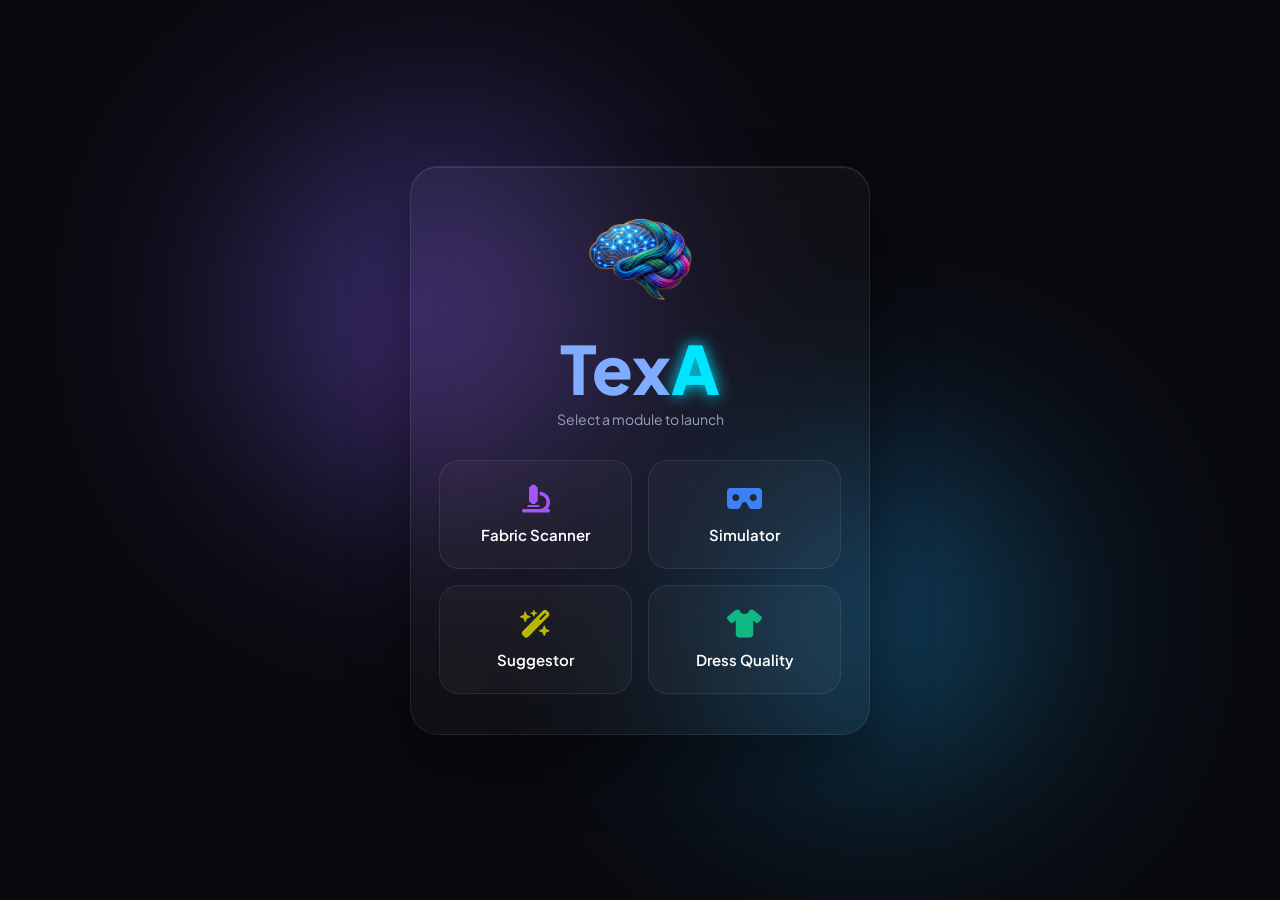
==== commit dd63954f: "Update index.html" ====
--- a/index.html
+++ b/index.html
@@ -128,7 +128,7 @@
       text-shadow: 0 0 15px #00e5ff;
     }
 
-    /* Buttons Hub Grid Layout */
+    /* Buttons Hub Grid Layout (2x2 Grid) */
     .btn-group {
       display: grid;
       grid-template-columns: repeat(2, 1fr);
@@ -154,14 +154,6 @@
       overflow: hidden;
     }
 
-    /* Span full width for odd last item */
-    .btn.full-width {
-      grid-column: span 2;
-      flex-direction: row;
-      justify-content: center;
-      padding: 18px 24px;
-    }
-
     .btn-icon {
       font-size: 28px;
       color: #a855f7;
@@ -215,10 +207,16 @@
         <span>Simulator</span>
       </a>
 
-      <a class="btn full-width" href="index3.html">
+      <a class="btn" href="index3.html">
         <i class="fa-solid fa-wand-magic-sparkles btn-icon" style="color: #b8b800;"></i>
         <span>Suggestor</span>
       </a>
+
+      <!-- 4th Module: Dress Quality & Classification Analyzer -->
+      <a class="btn" href="index4.html">
+        <i class="fa-solid fa-shirt btn-icon" style="color: #10b981;"></i>
+        <span>Dress Quality</span>
+      </a>
     </div>
   </div>
 
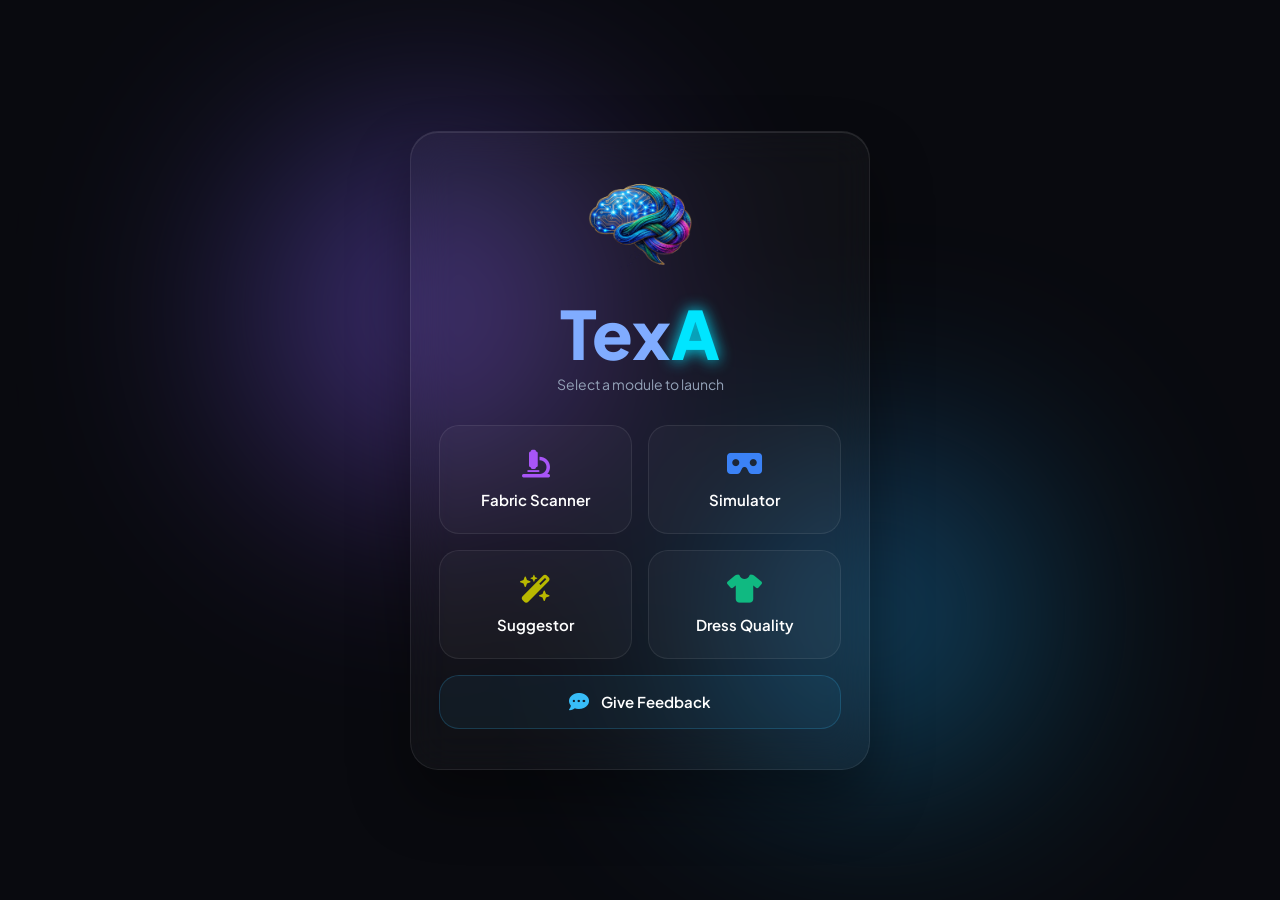
==== commit 443ea329: "Update index.html" ====
--- a/index.html
+++ b/index.html
@@ -35,7 +35,7 @@
       justify-content: center;
       align-items: center;
       min-height: 100vh;
-      overflow: hidden;
+      overflow-x: hidden;
       position: relative;
     }
 
@@ -78,6 +78,7 @@
       width: 100%;
       max-width: 460px;
       padding: 40px 28px;
+      margin: 20px 0;
       background: var(--card-bg);
       backdrop-filter: blur(20px);
       -webkit-backdrop-filter: blur(20px);
@@ -176,6 +177,50 @@
     .btn:active {
       transform: translateY(0) scale(0.96);
     }
+
+    /* Full-Width Feedback Button Styling */
+    .feedback-container {
+      margin-top: 16px;
+    }
+
+    .btn-feedback {
+      display: flex;
+      flex-direction: row;
+      align-items: center;
+      justify-content: center;
+      gap: 12px;
+      width: 100%;
+      padding: 16px 20px;
+      background: rgba(56, 189, 248, 0.06);
+      border: 1px solid rgba(56, 189, 248, 0.2);
+      color: var(--text);
+      text-decoration: none;
+      border-radius: 20px;
+      font-size: 15px;
+      font-weight: 600;
+      transition: all 0.3s cubic-bezier(0.16, 1, 0.3, 1);
+    }
+
+    .btn-feedback .feedback-icon {
+      font-size: 20px;
+      color: #38bdf8;
+      transition: transform 0.3s ease;
+    }
+
+    .btn-feedback:hover {
+      background: rgba(56, 189, 248, 0.12);
+      border-color: rgba(56, 189, 248, 0.5);
+      transform: translateY(-3px);
+      box-shadow: 0 10px 20px -5px rgba(56, 189, 248, 0.25);
+    }
+
+    .btn-feedback:hover .feedback-icon {
+      transform: scale(1.2) rotate(-5deg);
+    }
+
+    .btn-feedback:active {
+      transform: translateY(0) scale(0.98);
+    }
   </style>
 </head>
 <body>
@@ -196,6 +241,7 @@
 
     <p class="subtitle">Select a module to launch</p>
 
+    <!-- Main Module Grid -->
     <div class="btn-group">
       <a class="btn" href="index1.html">
         <i class="fa-solid fa-microscope btn-icon"></i>
@@ -218,6 +264,14 @@
         <span>Dress Quality</span>
       </a>
     </div>
+
+    <!-- Added: Feedback Link Section -->
+    <div class="feedback-container">
+      <a class="btn-feedback" href="feedback.html">
+        <i class="fa-solid fa-comment-dots feedback-icon"></i>
+        <span>Give Feedback</span>
+      </a>
+    </div>
   </div>
 
 </body>
